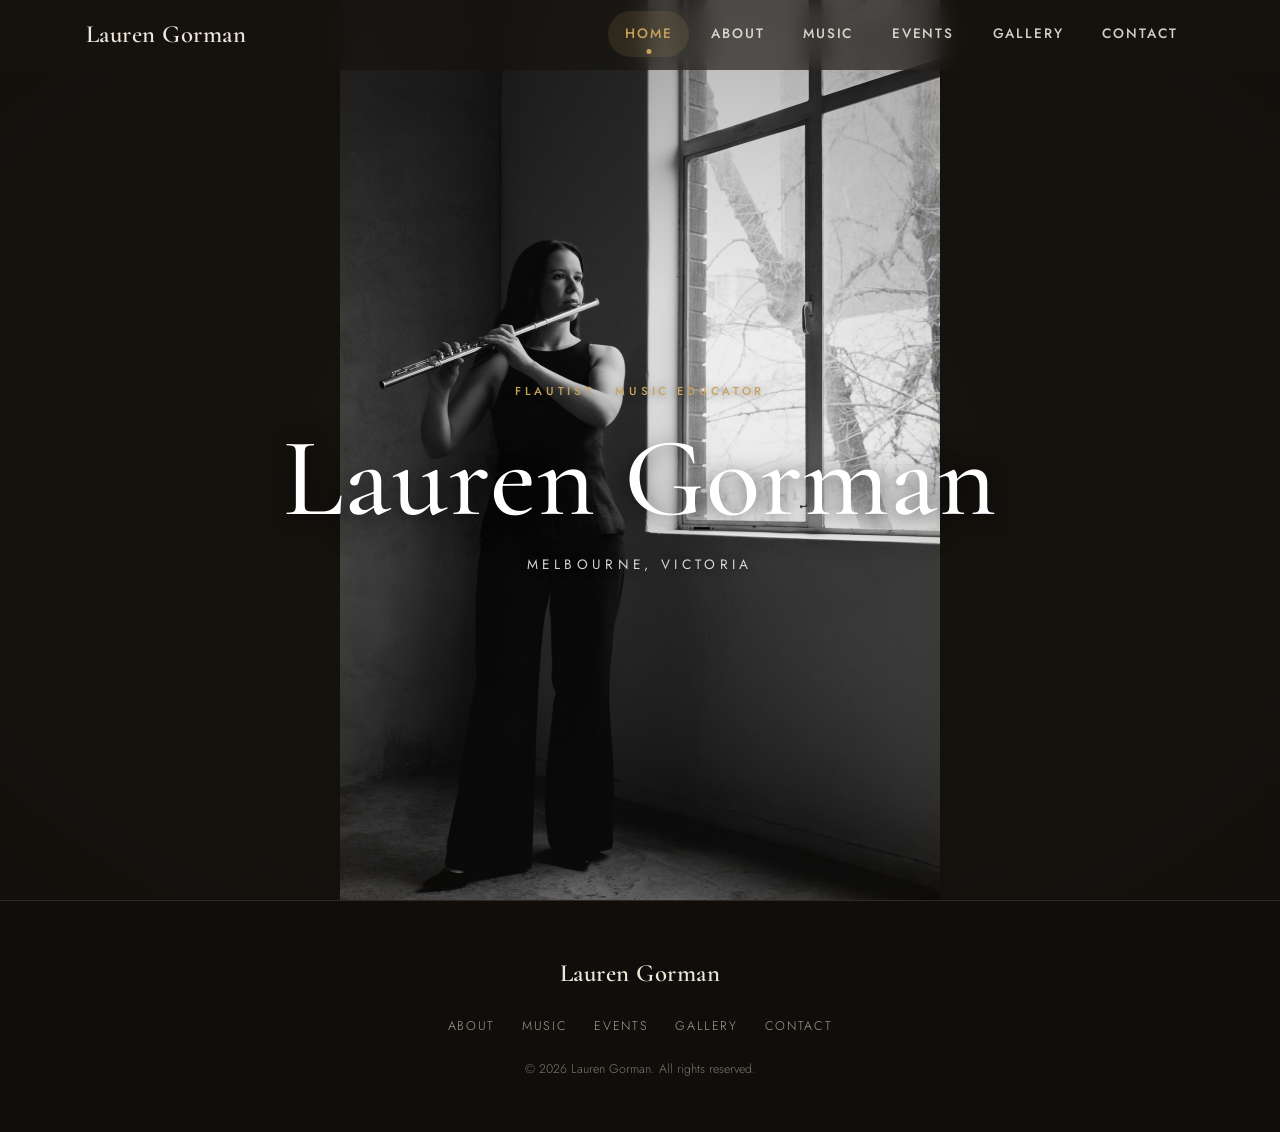
==== index.html @ c0625db1 "Lighten hero scrim so the cover photo shows more clearly Also drop "Professional" from the hero eyeb" ====
<!DOCTYPE html>
<html lang="en">
<head>
  <meta charset="UTF-8" />
  <meta name="viewport" content="width=device-width, initial-scale=1.0" />
  <title>Lauren Gorman · Professional Flautist &amp; Music Educator</title>
  <meta name="description" content="Lauren Gorman — professional flautist and music educator based in Melbourne. Performances with Orchestra Victoria, private flute lessons, music and upcoming events." />

  <meta property="og:title" content="Lauren Gorman · Professional Flautist" />
  <meta property="og:description" content="Professional flautist and music educator based in Melbourne. Listen, see upcoming events, and get in touch." />
  <meta property="og:type" content="website" />
  <meta property="og:image" content="assets/img/cover.jpg" />

  <link rel="icon" href="data:image/svg+xml,%3Csvg xmlns='http://www.w3.org/2000/svg' viewBox='0 0 100 100'%3E%3Ctext y='.9em' font-size='90'%3E%F0%9F%8E%B5%3C/text%3E%3C/svg%3E" />

  <link rel="preconnect" href="https://fonts.googleapis.com" />
  <link rel="preconnect" href="https://fonts.gstatic.com" crossorigin />
  <link href="https://fonts.googleapis.com/css2?family=Cormorant+Garamond:ital,wght@0,400;0,500;0,600;1,400&family=Jost:wght@300;400;500&display=swap" rel="stylesheet" />

  <link rel="stylesheet" href="assets/css/style.css" />
</head>
<body class="home">

  <!-- ===== HEADER ===== -->
  <header class="site-header" id="site-header">
    <div class="container header-inner">
      <a href="index.html" class="brand">Lauren&nbsp;Gorman</a>
      <nav class="nav" id="primary-nav" aria-label="Primary">
        <a href="index.html" class="active">Home</a>
        <a href="about.html">About</a>
        <a href="music.html">Music</a>
        <a href="events.html">Events</a>
        <a href="gallery.html">Gallery</a>
        <a href="contact.html">Contact</a>
      </nav>
      <button class="nav-toggle" id="nav-toggle" aria-label="Open menu" aria-expanded="false" aria-controls="primary-nav">
        <span></span><span></span><span></span>
      </button>
    </div>
  </header>

  <!-- ===== HERO ===== -->
  <section class="hero" id="home">
    <img class="hero-image" src="assets/img/cover.jpg" alt="Lauren Gorman with her flute" />
    <div class="hero-content">
      <p class="eyebrow">Flautist · Music Educator</p>
      <h1>Lauren Gorman</h1>
      <p class="hero-sub">Melbourne, Victoria</p>
    </div>
  </section>

  <!-- ===== FOOTER ===== -->
  <footer class="site-footer">
    <div class="container footer-inner">
      <span class="brand">Lauren Gorman</span>
      <nav class="footer-nav" aria-label="Footer">
        <a href="about.html">About</a>
        <a href="music.html">Music</a>
        <a href="events.html">Events</a>
        <a href="gallery.html">Gallery</a>
        <a href="contact.html">Contact</a>
      </nav>
      <p class="copyright">© <span id="year"></span> Lauren Gorman. All rights reserved.</p>
    </div>
  </footer>

  <script src="assets/js/main.js"></script>
</body>
</html>
---- assets/css/style.css ----
/* =========================================================
   Lauren Gorman — Flautist
   One-page · Dark Charcoal & Gold
   ========================================================= */

:root {
  /* Palette */
  --bg:         #16130f;   /* near-black charcoal        */
  --bg-alt:     #1c1813;   /* alternating section        */
  --surface:    #211c16;   /* cards / inputs / raised    */
  --surface-2:  #2b251d;   /* hover / stronger raised    */
  --text:       #ece6db;   /* warm off-white             */
  --text-2:     #d4cbb8;
  --muted:      #a89f90;
  --line:       rgba(236, 230, 219, 0.13);
  --line-2:     rgba(236, 230, 219, 0.22);
  --accent:     #c9a35e;   /* antique gold               */
  --accent-dk:  #b08842;
  --white:      #ffffff;

  /* Fonts */
  --serif: "Cormorant Garamond", Georgia, "Times New Roman", serif;
  --sans:  "Jost", -apple-system, BlinkMacSystemFont, "Segoe UI", sans-serif;

  /* Layout */
  --maxw: 1160px;
  --radius: 4px;
  --radius-lg: 10px;
  --shadow-sm: 0 2px 10px rgba(0, 0, 0, 0.25);
  --shadow: 0 24px 60px rgba(0, 0, 0, 0.45);
  --header-h: 74px;

  /* Motion */
  --ease: cubic-bezier(0.22, 0.61, 0.36, 1);
  --ease-out: cubic-bezier(0.16, 1, 0.3, 1);
  --dur: 0.4s;
}

/* ---------- Base ---------- */
*, *::before, *::after { box-sizing: border-box; }

html { scroll-behavior: smooth; scroll-padding-top: var(--header-h); }

body {
  margin: 0;
  font-family: var(--sans);
  font-weight: 300;
  color: var(--text);
  background: var(--bg);
  line-height: 1.75;
  -webkit-font-smoothing: antialiased;
  text-rendering: optimizeLegibility;
}

img { max-width: 100%; display: block; }
a { color: inherit; text-decoration: none; }

h1, h2, h3, h4 {
  font-family: var(--serif);
  font-weight: 500;
  line-height: 1.12;
  letter-spacing: 0.01em;
  color: var(--text);
  margin: 0;
}
p { margin: 0 0 1rem; }
p:last-child { margin-bottom: 0; }

.container {
  width: 100%;
  max-width: var(--maxw);
  margin: 0 auto;
  padding: 0 1.6rem;
}

.eyebrow {
  font-family: var(--sans);
  font-weight: 500;
  text-transform: uppercase;
  letter-spacing: 0.32em;
  font-size: 0.72rem;
  color: var(--accent);
  margin: 0 0 1rem;
}

em { color: var(--text); font-style: italic; }

/* ---------- Buttons ---------- */
.btn {
  display: inline-block;
  font-family: var(--sans);
  font-weight: 400;
  font-size: 0.8rem;
  letter-spacing: 0.18em;
  text-transform: uppercase;
  padding: 0.9rem 1.7rem;
  border-radius: var(--radius);
  cursor: pointer;
  transition: transform var(--dur) var(--ease-out),
              background var(--dur) var(--ease),
              border-color var(--dur) var(--ease),
              color var(--dur) var(--ease);
  border: 1px solid transparent;
  white-space: nowrap;
}
.btn:active { transform: translateY(1px); }

.btn-primary {
  background: var(--accent);
  color: #1a1610;
  border-color: var(--accent);
}
.btn-primary:hover { background: var(--accent-dk); border-color: var(--accent-dk); }

.btn-ghost {
  background: transparent;
  color: var(--text);
  border-color: var(--line-2);
}
.btn-ghost:hover { border-color: var(--accent); color: var(--accent); }

.btn-sm { padding: 0.6rem 1.15rem; font-size: 0.72rem; }
.btn-block { width: 100%; text-align: center; }

.text-link {
  color: var(--accent);
  font-size: 0.95rem;
  letter-spacing: 0.04em;
  border-bottom: 1px solid transparent;
  transition: border-color var(--dur) var(--ease);
}
.text-link:hover { border-color: var(--accent); }

/* ---------- Header / Nav ---------- */
.site-header {
  position: fixed;
  top: 0; left: 0; right: 0;
  z-index: 50;
  padding: 0.7rem 0;
  background: rgba(22, 19, 15, 0.65);
  backdrop-filter: saturate(140%) blur(12px);
  -webkit-backdrop-filter: saturate(140%) blur(12px);
  border-bottom: 1px solid transparent;
  transition: background var(--dur) var(--ease), border-color var(--dur) var(--ease);
}
.site-header.scrolled {
  background: rgba(22, 19, 15, 0.88);
  border-bottom-color: var(--line);
}
.header-inner {
  display: flex;
  align-items: center;
  justify-content: space-between;
}
.brand {
  font-family: var(--serif);
  font-size: 1.55rem;
  font-weight: 600;
  letter-spacing: 0.02em;
  color: var(--text);
}
.nav { display: flex; gap: 0.3rem; }
.nav a {
  font-family: var(--sans);
  font-size: 0.85rem;
  font-weight: 500;
  letter-spacing: 0.14em;
  text-transform: uppercase;
  color: var(--text);
  padding: 0.7rem 1.05rem;
  border-radius: 999px;
  position: relative;
  opacity: 0.9;
  transition: color var(--dur) var(--ease),
              background var(--dur) var(--ease),
              opacity var(--dur) var(--ease),
              transform var(--dur) var(--ease-out);
}
.nav a:hover {
  color: var(--accent);
  background: rgba(201, 163, 94, 0.10);
  opacity: 1;
  transform: translateY(-1px);
}
.nav a.active {
  color: var(--accent);
  opacity: 1;
  background: rgba(201, 163, 94, 0.12);
}
.nav a.active::before {
  content: "";
  position: absolute;
  left: 50%;
  bottom: 3px;
  transform: translateX(-50%);
  width: 5px; height: 5px;
  border-radius: 50%;
  background: var(--accent);
}

.nav-toggle {
  display: none;
  flex-direction: column;
  gap: 5px;
  background: none;
  border: 0;
  cursor: pointer;
  padding: 8px;
  z-index: 60;
}
.nav-toggle span {
  width: 22px; height: 2px;
  background: var(--text);
  border-radius: 2px;
  transition: transform var(--dur) var(--ease), opacity var(--dur) var(--ease);
}
.nav-toggle.open span:nth-child(1) { transform: translateY(7px) rotate(45deg); }
.nav-toggle.open span:nth-child(2) { opacity: 0; }
.nav-toggle.open span:nth-child(3) { transform: translateY(-7px) rotate(-45deg); }

/* ---------- Hero: full-bleed blurred cover with name overlay ---------- */
.hero {
  position: relative;
  min-height: 100vh;
  min-height: 100svh;
  overflow: hidden;
  display: flex;
  align-items: center;
  justify-content: center;
  color: var(--text);
  text-align: center;
  background: var(--bg);
}
.hero-image {
  position: absolute;
  inset: 0;
  width: 100%;
  height: 100%;
  object-fit: contain;       /* show the whole photo, no cropping */
  object-position: center;
  background: var(--bg);     /* dark flanks on the sides */
  z-index: 0;
}
.hero::after {
  content: "";
  position: absolute;
  inset: 0;
  z-index: 1;
  /* Much lighter treatment: soft vignette on the edges, near-transparent in the middle */
  background: radial-gradient(ellipse at center, rgba(15,12,9,0.05) 25%, rgba(15,12,9,0.45) 100%);
}
.hero-content {
  position: relative;
  z-index: 2;
  padding: calc(var(--header-h) + 1rem) 1.6rem 2rem;
  max-width: 900px;
}
.hero .eyebrow {
  color: var(--accent);
  margin-bottom: 1.3rem;
}
.hero h1 {
  font-family: var(--serif);
  font-size: clamp(3.4rem, 9vw, 7rem);
  line-height: 1.02;
  color: #fff;
  margin: 0 0 1rem;
  letter-spacing: 0.01em;
  text-shadow: 0 2px 18px rgba(0, 0, 0, 0.55), 0 6px 40px rgba(0, 0, 0, 0.35);
}
.hero .eyebrow { text-shadow: 0 1px 8px rgba(0, 0, 0, 0.5); }
.hero .hero-sub { text-shadow: 0 1px 8px rgba(0, 0, 0, 0.5); }
.hero .hero-sub {
  font-family: var(--sans);
  font-weight: 400;
  font-size: 0.85rem;
  letter-spacing: 0.32em;
  text-transform: uppercase;
  color: rgba(255, 255, 255, 0.82);
  margin: 1.1rem 0 0;
}

/* ---------- Page header (inner pages) ---------- */
.page-header {
  padding: calc(var(--header-h) + 4.5rem) 0 3.2rem;
  text-align: center;
  border-bottom: 1px solid var(--line);
}
.page-header .eyebrow { margin-bottom: 0.9rem; }
.page-header h1 {
  font-size: clamp(2.6rem, 5.5vw, 4rem);
  margin: 0;
}
.page-header .sub {
  color: var(--muted);
  margin: 1rem auto 0;
  font-size: 1.05rem;
  max-width: 620px;
  line-height: 1.7;
}

/* ---------- Sections ---------- */
.section {
  padding: 5.5rem 0;
  position: relative;
}
.section-alt { background: var(--bg-alt); }

.section-head {
  text-align: center;
  max-width: 680px;
  margin: 0 auto 3.5rem;
}
.section-head h2 {
  font-size: clamp(2.2rem, 4.5vw, 3.1rem);
}
.section-sub {
  color: var(--muted);
  margin-top: 0.9rem;
  font-size: 1.08rem;
  line-height: 1.7;
}

/* ---------- About ---------- */
.about-grid {
  display: grid;
  grid-template-columns: 1fr 0.85fr;
  gap: 3.5rem;
  align-items: center;
}
.about-portrait img {
  width: 100%;
  border-radius: var(--radius-lg);
  box-shadow: var(--shadow);
  aspect-ratio: 3 / 4;
  object-fit: cover;
}
.about-body h2 { font-size: clamp(2rem, 4vw, 2.6rem); margin-bottom: 1.3rem; }
.about-body p { font-size: 1.12rem; color: var(--text-2); }
.about-body p + p { margin-top: 1.1rem; }

.lessons {
  margin-top: 4.5rem;
  background: var(--surface);
  border: 1px solid var(--line);
  border-radius: var(--radius-lg);
  padding: 3rem;
}
.lessons-grid {
  display: grid;
  grid-template-columns: 1.3fr 1fr;
  gap: 2.75rem;
  align-items: center;
}
.lessons h3 { font-size: 2rem; margin-bottom: 0.75rem; }
.tick-list { list-style: none; padding: 0; margin: 0; }
.tick-list li {
  position: relative;
  padding-left: 1.7rem;
  margin-bottom: 0.7rem;
  color: var(--muted);
}
.tick-list li::before {
  content: "";
  position: absolute;
  left: 0; top: 0.7em;
  width: 7px; height: 7px;
  background: var(--accent);
  border-radius: 50%;
}

/* ---------- Music ---------- */
.music-grid {
  display: grid;
  grid-template-columns: 1fr 1fr;
  gap: 1.6rem;
  max-width: 940px;
  margin: 0 auto;
}
.music-item {
  background: var(--surface);
  border: 1px solid var(--line);
  border-radius: var(--radius);
  padding: 0.7rem;
  transition: transform var(--dur) var(--ease-out), box-shadow var(--dur) var(--ease);
}
.music-item:hover { transform: translateY(-3px); box-shadow: var(--shadow-sm); }
.music-item iframe { display: block; border-radius: 2px; }
.center-link { text-align: center; margin-top: 2.4rem; }

/* ---------- Events ---------- */
.event-list { list-style: none; margin: 0 auto; padding: 0; max-width: 840px; }
.event {
  display: grid;
  grid-template-columns: auto 1fr;
  gap: 2rem;
  align-items: center;
  padding: 1.8rem 0;
  border-bottom: 1px solid var(--line);
  transition: background var(--dur) var(--ease);
}
.event:first-child { border-top: 1px solid var(--line); }
.event:hover { background: rgba(201, 163, 94, 0.05); }
.event-date {
  display: flex;
  flex-direction: column;
  align-items: center;
  justify-content: center;
  width: 78px; height: 78px;
  border: 1px solid var(--accent);
  border-radius: var(--radius);
  color: var(--accent);
  background: var(--surface);
  flex-shrink: 0;
}
.event-date .day { font-family: var(--serif); font-size: 1.9rem; line-height: 1; font-weight: 500; }
.event-date .mon { text-transform: uppercase; letter-spacing: 0.15em; font-size: 0.68rem; margin-top: 2px; }
.event-info h3 { font-size: 1.5rem; margin-bottom: 0.35rem; }
.event-meta {
  color: var(--accent);
  font-size: 0.82rem;
  letter-spacing: 0.07em;
  margin-bottom: 0.5rem;
}
.event-info p:last-child { color: var(--muted); font-size: 0.98rem; }

/* ---------- Gallery ---------- */
.gallery-grid {
  display: grid;
  grid-template-columns: repeat(3, 1fr);
  gap: 1.15rem;
}
.gallery-item {
  margin: 0;
  aspect-ratio: 1 / 1;
  overflow: hidden;
  border-radius: var(--radius);
  background: var(--surface);
  position: relative;
  cursor: zoom-in;
}
.gallery-item img {
  width: 100%; height: 100%;
  object-fit: cover;
  transition: transform 0.9s var(--ease-out), filter var(--dur) var(--ease);
  filter: grayscale(0.06);
}
.gallery-item::after {
  content: "";
  position: absolute;
  inset: 0;
  background: linear-gradient(180deg, rgba(0,0,0,0) 60%, rgba(0,0,0,0.4) 100%);
  opacity: 0;
  transition: opacity var(--dur) var(--ease);
}
.gallery-item:hover img { transform: scale(1.06); filter: none; }
.gallery-item:hover::after { opacity: 1; }

/* ---------- Contact ---------- */
.contact-grid {
  display: grid;
  grid-template-columns: 1fr 1fr;
  gap: 3.5rem;
  align-items: start;
}
.contact-details { list-style: none; padding: 0; margin: 0 0 1.8rem; }
.contact-details li {
  padding: 1rem 0;
  border-bottom: 1px solid var(--line);
  display: flex;
  flex-direction: column;
}
.contact-details .label {
  font-size: 0.7rem;
  text-transform: uppercase;
  letter-spacing: 0.22em;
  color: var(--accent);
  margin-bottom: 0.25rem;
  font-weight: 500;
}
.contact-details a { transition: color var(--dur) var(--ease); }
.contact-details a:hover { color: var(--accent); }

.social { display: flex; gap: 0.85rem; margin: 1.8rem 0 2.6rem; }
.social a {
  width: 44px; height: 44px;
  display: flex; align-items: center; justify-content: center;
  border: 1px solid var(--line-2);
  border-radius: 50%;
  color: var(--text);
  background: var(--surface);
  transition: color var(--dur) var(--ease),
              border-color var(--dur) var(--ease),
              transform var(--dur) var(--ease-out),
              background var(--dur) var(--ease);
}
.social a:hover {
  border-color: var(--accent);
  color: var(--accent);
  transform: translateY(-3px);
  background: var(--surface-2);
}

.subscribe h3 { font-size: 1.6rem; margin-bottom: 0.4rem; }
.subscribe p { color: var(--muted); margin-bottom: 1rem; }
.subscribe-form { display: flex; gap: 0.6rem; flex-wrap: wrap; }
.subscribe-form input { flex: 1 1 200px; }

/* Forms */
input, textarea {
  width: 100%;
  font-family: var(--sans);
  font-size: 1rem;
  font-weight: 300;
  color: var(--text);
  background: var(--surface);
  border: 1px solid var(--line-2);
  border-radius: var(--radius);
  padding: 0.9rem 1rem;
  transition: border-color var(--dur) var(--ease),
              background var(--dur) var(--ease),
              box-shadow var(--dur) var(--ease);
}
input::placeholder, textarea::placeholder { color: #7e776c; }
input:focus, textarea:focus {
  outline: none;
  border-color: var(--accent);
  background: var(--surface-2);
  box-shadow: 0 0 0 3px rgba(201,163,94,0.15);
}
textarea { resize: vertical; }

.contact-form label { display: block; margin-bottom: 1.2rem; }
.contact-form label span {
  display: block;
  font-size: 0.72rem;
  text-transform: uppercase;
  letter-spacing: 0.18em;
  color: var(--muted);
  margin-bottom: 0.45rem;
  font-weight: 500;
}

/* ---------- Footer ---------- */
.site-footer {
  background: #100d0a;
  border-top: 1px solid var(--line);
  padding: 3.2rem 0;
}
.footer-inner {
  display: flex;
  flex-direction: column;
  align-items: center;
  gap: 1.3rem;
  text-align: center;
}
.site-footer .brand { color: var(--text); }
.footer-nav { display: flex; gap: 1.7rem; flex-wrap: wrap; justify-content: center; }
.footer-nav a {
  font-size: 0.78rem;
  letter-spacing: 0.13em;
  text-transform: uppercase;
  color: var(--muted);
  transition: color var(--dur) var(--ease);
}
.footer-nav a:hover { color: var(--accent); }
.copyright { font-size: 0.78rem; color: #7e776c; margin: 0; }

/* ---------- Lightbox ---------- */
.lightbox {
  position: fixed;
  inset: 0;
  background: rgba(8, 6, 4, 0.94);
  backdrop-filter: blur(6px);
  -webkit-backdrop-filter: blur(6px);
  display: flex;
  align-items: center;
  justify-content: center;
  z-index: 100;
  padding: 2rem;
  opacity: 0;
  pointer-events: none;
  transition: opacity 0.45s var(--ease);
}
.lightbox.open {
  opacity: 1;
  pointer-events: auto;
}
.lightbox img {
  max-width: 92vw;
  max-height: 88vh;
  border-radius: var(--radius);
  box-shadow: 0 30px 60px rgba(0, 0, 0, 0.6);
  transform: scale(0.96);
  transition: transform 0.45s var(--ease-out);
}
.lightbox.open img { transform: scale(1); }
.lightbox-close {
  position: absolute;
  top: 1.2rem; right: 1.6rem;
  background: none;
  border: 0;
  color: rgba(255,255,255,0.8);
  font-size: 2.4rem;
  line-height: 1;
  cursor: pointer;
  transition: color var(--dur) var(--ease), transform var(--dur) var(--ease-out);
}
.lightbox-close:hover { color: var(--accent); transform: rotate(90deg); }

/* ---------- Scroll reveal + staggered ---------- */
.reveal {
  opacity: 0;
  transform: translateY(24px);
  transition: opacity 0.9s var(--ease-out), transform 0.9s var(--ease-out);
}
.reveal.in-view { opacity: 1; transform: none; }

.reveal-stagger > * {
  opacity: 0;
  transform: translateY(24px);
  transition: opacity 0.75s var(--ease-out), transform 0.75s var(--ease-out);
}
.reveal-stagger.in-view > * { opacity: 1; transform: none; }
.reveal-stagger.in-view > *:nth-child(1) { transition-delay: 0.05s; }
.reveal-stagger.in-view > *:nth-child(2) { transition-delay: 0.14s; }
.reveal-stagger.in-view > *:nth-child(3) { transition-delay: 0.23s; }
.reveal-stagger.in-view > *:nth-child(4) { transition-delay: 0.32s; }
.reveal-stagger.in-view > *:nth-child(5) { transition-delay: 0.41s; }
.reveal-stagger.in-view > *:nth-child(6) { transition-delay: 0.50s; }

::selection { background: rgba(201, 163, 94, 0.28); color: var(--text); }

/* =========================================================
   Responsive
   ========================================================= */
@media (max-width: 900px) {
  /* Hero: object-position stays centered when using contain */

  .about-grid,
  .lessons-grid,
  .music-grid,
  .contact-grid { grid-template-columns: 1fr; gap: 2.4rem; }

  .about-portrait { max-width: 400px; margin: 0 auto; }
  .lessons { padding: 2.5rem 2rem; margin-top: 3.5rem; }
  .gallery-grid { grid-template-columns: repeat(2, 1fr); gap: 1rem; }

  /* Mobile slide-in nav */
  .nav {
    position: fixed;
    top: 0; right: 0;
    height: 100vh; height: 100svh;
    width: min(80vw, 320px);
    background: var(--surface);
    box-shadow: -14px 0 40px rgba(0, 0, 0, 0.5);
    flex-direction: column;
    gap: 1.6rem;
    padding: 6rem 2rem 2rem;
    transform: translateX(100%);
    transition: transform 0.4s var(--ease-out);
  }
  .nav.open { transform: translateX(0); }
  .nav a { font-size: 1rem; opacity: 1; }
  .nav-toggle { display: flex; }

  /* Header always solid on mobile */
  .site-header { background: rgba(22, 19, 15, 0.9); border-bottom-color: var(--line); }
}

@media (max-width: 560px) {
  .section { padding: 4.5rem 0; }
  .container { padding: 0 1.3rem; }
  .lessons { padding: 2rem 1.5rem; }

  .event { gap: 1.2rem; padding: 1.5rem 0; }
  .event-date { width: 64px; height: 64px; }
  .event-date .day { font-size: 1.55rem; }
  .event-info h3 { font-size: 1.28rem; }
  .event-meta { font-size: 0.74rem; }
  .event-info p:last-child { font-size: 0.92rem; }

  .gallery-grid { grid-template-columns: 1fr 1fr; gap: 0.7rem; }

  .subscribe-form { flex-direction: column; }
  .subscribe-form input { flex: 0 0 auto; width: 100%; }
  .subscribe-form .btn { width: 100%; }

  /* Hero mobile */
  .hero .eyebrow { font-size: 0.64rem; letter-spacing: 0.24em; margin-bottom: 0.7rem; }
  .hero h1 { font-size: clamp(2.8rem, 12vw, 3.6rem); line-height: 1.06; }
  .hero .hero-sub { font-size: 0.7rem; letter-spacing: 0.24em; margin-top: 0.9rem; }

  /* Page header mobile */
  .page-header { padding: calc(var(--header-h) + 2.4rem) 0 2.2rem; }
  .page-header .sub { font-size: 0.98rem; }
}

/* Reduced motion */
@media (prefers-reduced-motion: reduce) {
  html { scroll-behavior: auto; }
  .reveal, .reveal-stagger > * {
    opacity: 1; transform: none; transition: none;
  }
  * { transition: none !important; animation: none !important; }
}
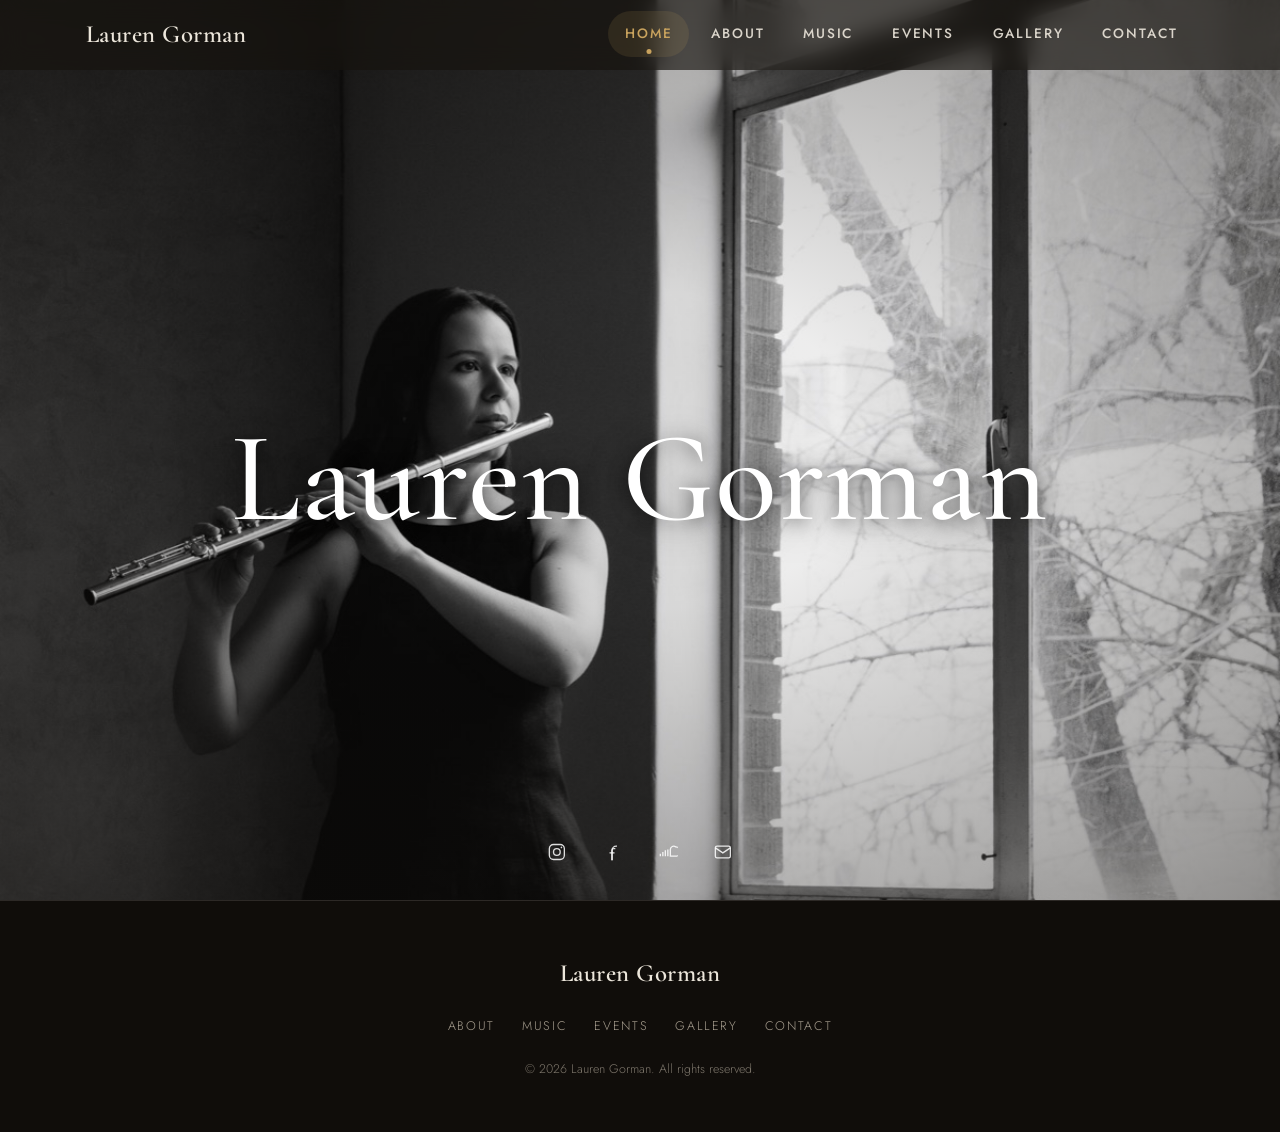
==== commit f6d3ca83: "Strip hero to just the name, add social icon row at the bottom Inspired by the Cassie Slater referen" ====
--- a/index.html
+++ b/index.html
@@ -43,9 +43,22 @@
   <section class="hero" id="home">
     <img class="hero-image" src="assets/img/cover.jpg" alt="Lauren Gorman with her flute" />
     <div class="hero-content">
-      <p class="eyebrow">Flautist · Music Educator</p>
       <h1>Lauren Gorman</h1>
-      <p class="hero-sub">Melbourne, Victoria</p>
+    </div>
+    <div class="hero-social" aria-label="Social links">
+      <!-- TODO: replace # with real profile links -->
+      <a href="#" aria-label="Instagram" target="_blank" rel="noopener">
+        <svg viewBox="0 0 24 24" width="20" height="20" fill="none" stroke="currentColor" stroke-width="1.6"><rect x="3" y="3" width="18" height="18" rx="5"/><circle cx="12" cy="12" r="4"/><circle cx="17.5" cy="6.5" r="1" fill="currentColor" stroke="none"/></svg>
+      </a>
+      <a href="#" aria-label="Facebook" target="_blank" rel="noopener">
+        <svg viewBox="0 0 24 24" width="20" height="20" fill="none" stroke="currentColor" stroke-width="1.6"><path d="M15 8h-2a2 2 0 0 0-2 2v12"/><path d="M8 13h6"/><path d="M11 22V10a5 5 0 0 1 5-5h1"/></svg>
+      </a>
+      <a href="https://soundcloud.com/lauren-gorman" aria-label="SoundCloud" target="_blank" rel="noopener">
+        <svg viewBox="0 0 24 24" width="20" height="20" fill="none" stroke="currentColor" stroke-width="1.6"><path d="M3 14v3M6 12v5M9 10v7M12 9v8"/><path d="M15 17V9a4 4 0 0 1 6.5-3.1A3 3 0 0 1 21 17z"/></svg>
+      </a>
+      <a href="mailto:Contact@laurengorman.com" aria-label="Email">
+        <svg viewBox="0 0 24 24" width="20" height="20" fill="none" stroke="currentColor" stroke-width="1.6"><rect x="3" y="5" width="18" height="14" rx="2"/><path d="m3 7 9 6 9-6"/></svg>
+      </a>
     </div>
   </section>
 
--- a/assets/css/style.css
+++ b/assets/css/style.css
@@ -236,9 +236,9 @@
   inset: 0;
   width: 100%;
   height: 100%;
-  object-fit: contain;       /* show the whole photo, no cropping */
-  object-position: center;
-  background: var(--bg);     /* dark flanks on the sides */
+  object-fit: cover;         /* desktop: fill the whole page, crop as needed */
+  object-position: 50% 22%;
+  background: var(--bg);
   z-index: 0;
 }
 .hero::after {
@@ -261,15 +261,34 @@
 }
 .hero h1 {
   font-family: var(--serif);
-  font-size: clamp(3.4rem, 9vw, 7rem);
+  font-size: clamp(3.6rem, 10vw, 8rem);
   line-height: 1.02;
   color: #fff;
-  margin: 0 0 1rem;
+  margin: 0;
   letter-spacing: 0.01em;
   text-shadow: 0 2px 18px rgba(0, 0, 0, 0.55), 0 6px 40px rgba(0, 0, 0, 0.35);
 }
-.hero .eyebrow { text-shadow: 0 1px 8px rgba(0, 0, 0, 0.5); }
-.hero .hero-sub { text-shadow: 0 1px 8px rgba(0, 0, 0, 0.5); }
+
+/* Social icon row at the bottom of the hero */
+.hero-social {
+  position: absolute;
+  bottom: 2rem;
+  left: 50%;
+  transform: translateX(-50%);
+  z-index: 2;
+  display: flex;
+  gap: 1.4rem;
+}
+.hero-social a {
+  color: rgba(255, 255, 255, 0.85);
+  transition: color var(--dur) var(--ease), transform var(--dur) var(--ease-out);
+  display: inline-flex;
+  padding: 0.4rem;
+}
+.hero-social a:hover {
+  color: var(--accent);
+  transform: translateY(-3px);
+}
 .hero .hero-sub {
   font-family: var(--sans);
   font-weight: 400;
@@ -635,7 +654,8 @@
    Responsive
    ========================================================= */
 @media (max-width: 900px) {
-  /* Hero: object-position stays centered when using contain */
+  /* Hero on mobile: show the whole photo (no cropping) */
+  .hero-image { object-fit: contain; object-position: center; }
 
   .about-grid,
   .lessons-grid,
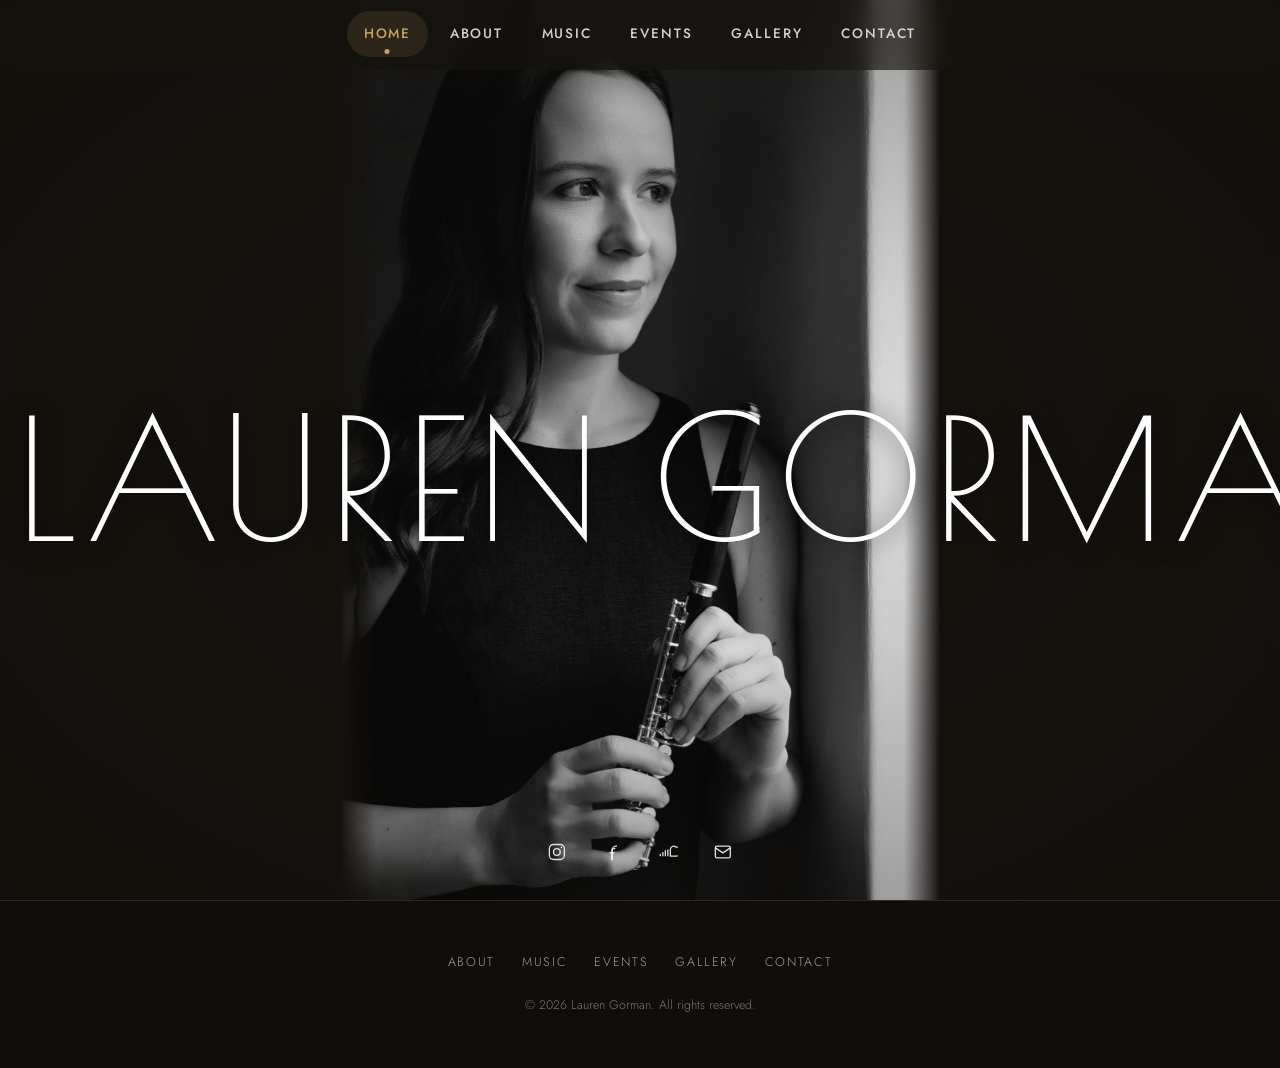
==== commit 63481fd2: "Cassie-style hero: gallery-2 photo, thin geometric name, centered nav - Swap the hero image from cov" ====
--- a/index.html
+++ b/index.html
@@ -15,7 +15,7 @@
 
   <link rel="preconnect" href="https://fonts.googleapis.com" />
   <link rel="preconnect" href="https://fonts.gstatic.com" crossorigin />
-  <link href="https://fonts.googleapis.com/css2?family=Cormorant+Garamond:ital,wght@0,400;0,500;0,600;1,400&family=Jost:wght@300;400;500&display=swap" rel="stylesheet" />
+  <link href="https://fonts.googleapis.com/css2?family=Cormorant+Garamond:ital,wght@0,400;0,500;0,600;1,400&family=Jost:wght@300;400;500&family=Poiret+One&display=swap" rel="stylesheet" />
 
   <link rel="stylesheet" href="assets/css/style.css" />
 </head>
@@ -41,7 +41,7 @@
 
   <!-- ===== HERO ===== -->
   <section class="hero" id="home">
-    <img class="hero-image" src="assets/img/cover.jpg" alt="Lauren Gorman with her flute" />
+    <img class="hero-image" src="assets/img/gallery-2.jpg" alt="Lauren Gorman holding the piccolo" />
     <div class="hero-content">
       <h1>Lauren Gorman</h1>
     </div>
--- a/assets/css/style.css
+++ b/assets/css/style.css
@@ -150,14 +150,13 @@
 .header-inner {
   display: flex;
   align-items: center;
-  justify-content: space-between;
+  justify-content: center;   /* Cassie-style centered nav */
+  position: relative;
 }
 .brand {
-  font-family: var(--serif);
-  font-size: 1.55rem;
-  font-weight: 600;
-  letter-spacing: 0.02em;
-  color: var(--text);
+  /* Hidden — the huge hero name is the wordmark on Home;
+     inner pages use the nav "Home" to go back. */
+  display: none;
 }
 .nav { display: flex; gap: 0.3rem; }
 .nav a {
@@ -200,6 +199,10 @@
 
 .nav-toggle {
   display: none;
+  position: absolute;
+  right: 1.6rem;
+  top: 50%;
+  transform: translateY(-50%);
   flex-direction: column;
   gap: 5px;
   background: none;
@@ -231,42 +234,52 @@
   text-align: center;
   background: var(--bg);
 }
+/* Hero uses gallery-2 (dark plain backdrop) so it sits on the page's
+   dark background seamlessly — no blur trick needed. */
 .hero-image {
   position: absolute;
-  inset: 0;
-  width: 100%;
+  top: 50%;
+  left: 50%;
+  transform: translate(-50%, -50%);
   height: 100%;
-  object-fit: cover;         /* desktop: fill the whole page, crop as needed */
-  object-position: 50% 22%;
-  background: var(--bg);
-  z-index: 0;
+  width: auto;
+  max-width: 100%;
+  max-height: 100%;
+  z-index: 1;
+  /* Feather the left/right edges to be safe against any subtle tonal shift */
+  -webkit-mask-image: linear-gradient(to right, transparent 0%, #000 6%, #000 94%, transparent 100%);
+          mask-image: linear-gradient(to right, transparent 0%, #000 6%, #000 94%, transparent 100%);
 }
 .hero::after {
   content: "";
   position: absolute;
   inset: 0;
-  z-index: 1;
-  /* Much lighter treatment: soft vignette on the edges, near-transparent in the middle */
+  z-index: 2;
+  /* Soft vignette on the edges, near-transparent in the middle */
   background: radial-gradient(ellipse at center, rgba(15,12,9,0.05) 25%, rgba(15,12,9,0.45) 100%);
 }
 .hero-content {
   position: relative;
-  z-index: 2;
-  padding: calc(var(--header-h) + 1rem) 1.6rem 2rem;
-  max-width: 900px;
+  z-index: 3;
+  padding: calc(var(--header-h) + 1rem) 1rem 2rem;
+  max-width: none;    /* let the giant name span the viewport */
+  width: 100%;
 }
 .hero .eyebrow {
   color: var(--accent);
   margin-bottom: 1.3rem;
 }
 .hero h1 {
-  font-family: var(--serif);
-  font-size: clamp(3.6rem, 10vw, 8rem);
-  line-height: 1.02;
+  font-family: "Poiret One", "Josefin Sans", sans-serif;
+  font-weight: 400;
+  font-size: clamp(2.6rem, 13vw, 12rem);
+  line-height: 1;
   color: #fff;
   margin: 0;
-  letter-spacing: 0.01em;
-  text-shadow: 0 2px 18px rgba(0, 0, 0, 0.55), 0 6px 40px rgba(0, 0, 0, 0.35);
+  letter-spacing: 0.05em;
+  text-transform: uppercase;
+  text-shadow: 0 2px 24px rgba(0, 0, 0, 0.65);
+  white-space: nowrap;
 }
 
 /* Social icon row at the bottom of the hero */
@@ -275,7 +288,7 @@
   bottom: 2rem;
   left: 50%;
   transform: translateX(-50%);
-  z-index: 2;
+  z-index: 3;
   display: flex;
   gap: 1.4rem;
 }
@@ -654,8 +667,11 @@
    Responsive
    ========================================================= */
 @media (max-width: 900px) {
-  /* Hero on mobile: show the whole photo (no cropping) */
-  .hero-image { object-fit: contain; object-position: center; }
+  /* Hero on mobile: image fills the width, so feather the top/bottom edges instead */
+  .hero-image {
+    -webkit-mask-image: linear-gradient(to bottom, transparent 0%, #000 8%, #000 92%, transparent 100%);
+            mask-image: linear-gradient(to bottom, transparent 0%, #000 8%, #000 92%, transparent 100%);
+  }
 
   .about-grid,
   .lessons-grid,
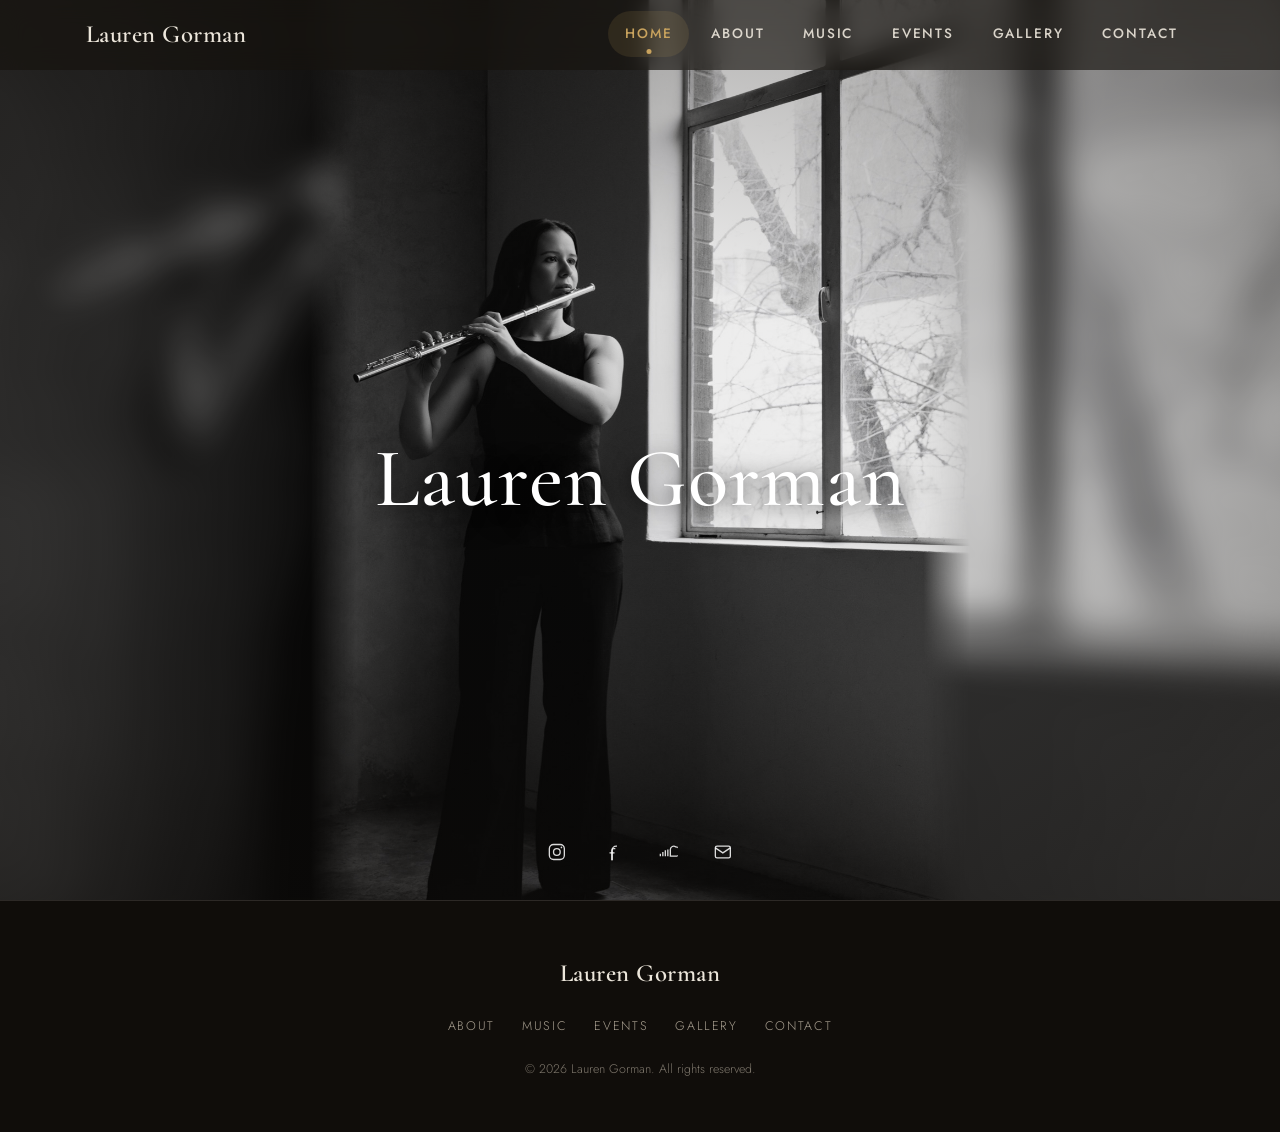
==== commit ad445a56: "Revert "Cassie-style hero: gallery-2 photo, thin geometric name, centered nav" This reverts commit 6" ====
--- a/index.html
+++ b/index.html
@@ -15,7 +15,7 @@
 
   <link rel="preconnect" href="https://fonts.googleapis.com" />
   <link rel="preconnect" href="https://fonts.gstatic.com" crossorigin />
-  <link href="https://fonts.googleapis.com/css2?family=Cormorant+Garamond:ital,wght@0,400;0,500;0,600;1,400&family=Jost:wght@300;400;500&family=Poiret+One&display=swap" rel="stylesheet" />
+  <link href="https://fonts.googleapis.com/css2?family=Cormorant+Garamond:ital,wght@0,400;0,500;0,600;1,400&family=Jost:wght@300;400;500&display=swap" rel="stylesheet" />
 
   <link rel="stylesheet" href="assets/css/style.css" />
 </head>
@@ -41,7 +41,7 @@
 
   <!-- ===== HERO ===== -->
   <section class="hero" id="home">
-    <img class="hero-image" src="assets/img/gallery-2.jpg" alt="Lauren Gorman holding the piccolo" />
+    <img class="hero-image" src="assets/img/cover.jpg" alt="Lauren Gorman with her flute" />
     <div class="hero-content">
       <h1>Lauren Gorman</h1>
     </div>
--- a/assets/css/style.css
+++ b/assets/css/style.css
@@ -150,13 +150,14 @@
 .header-inner {
   display: flex;
   align-items: center;
-  justify-content: center;   /* Cassie-style centered nav */
-  position: relative;
+  justify-content: space-between;
 }
 .brand {
-  /* Hidden — the huge hero name is the wordmark on Home;
-     inner pages use the nav "Home" to go back. */
-  display: none;
+  font-family: var(--serif);
+  font-size: 1.55rem;
+  font-weight: 600;
+  letter-spacing: 0.02em;
+  color: var(--text);
 }
 .nav { display: flex; gap: 0.3rem; }
 .nav a {
@@ -199,10 +200,6 @@
 
 .nav-toggle {
   display: none;
-  position: absolute;
-  right: 1.6rem;
-  top: 50%;
-  transform: translateY(-50%);
   flex-direction: column;
   gap: 5px;
   background: none;
@@ -234,21 +231,32 @@
   text-align: center;
   background: var(--bg);
 }
-/* Hero uses gallery-2 (dark plain backdrop) so it sits on the page's
-   dark background seamlessly — no blur trick needed. */
+/* Blurred, zoomed copy of the cover fills the whole hero — makes the
+   letterbox area on either side of the crisp portrait look like a
+   soft extension of the photo, not a separate dark panel. */
+.hero::before {
+  content: "";
+  position: absolute;
+  inset: 0;
+  background: url("../img/cover.jpg") center/cover no-repeat;
+  filter: blur(16px) brightness(0.92);
+  transform: scale(1.08);
+  z-index: 0;
+}
 .hero-image {
   position: absolute;
   top: 50%;
   left: 50%;
-  transform: translate(-50%, -50%);
+  /* scale(1.1) makes Lauren ~10% bigger so she doesn't feel small in the blur zone */
+  transform: translate(-50%, -50%) scale(1.1);
   height: 100%;
   width: auto;
   max-width: 100%;
   max-height: 100%;
   z-index: 1;
-  /* Feather the left/right edges to be safe against any subtle tonal shift */
-  -webkit-mask-image: linear-gradient(to right, transparent 0%, #000 6%, #000 94%, transparent 100%);
-          mask-image: linear-gradient(to right, transparent 0%, #000 6%, #000 94%, transparent 100%);
+  /* Feather the left/right edges into the blurred backdrop */
+  -webkit-mask-image: linear-gradient(to right, transparent 0%, #000 7%, #000 93%, transparent 100%);
+          mask-image: linear-gradient(to right, transparent 0%, #000 7%, #000 93%, transparent 100%);
 }
 .hero::after {
   content: "";
@@ -261,25 +269,22 @@
 .hero-content {
   position: relative;
   z-index: 3;
-  padding: calc(var(--header-h) + 1rem) 1rem 2rem;
-  max-width: none;    /* let the giant name span the viewport */
-  width: 100%;
+  padding: calc(var(--header-h) + 1rem) 1.6rem 2rem;
+  max-width: 640px;   /* keep name comfortably inside the crisp image */
 }
 .hero .eyebrow {
   color: var(--accent);
   margin-bottom: 1.3rem;
 }
 .hero h1 {
-  font-family: "Poiret One", "Josefin Sans", sans-serif;
-  font-weight: 400;
-  font-size: clamp(2.6rem, 13vw, 12rem);
-  line-height: 1;
+  font-family: var(--serif);
+  font-size: clamp(3rem, 6.5vw, 6rem);
+  line-height: 1.02;
   color: #fff;
   margin: 0;
-  letter-spacing: 0.05em;
-  text-transform: uppercase;
-  text-shadow: 0 2px 24px rgba(0, 0, 0, 0.65);
-  white-space: nowrap;
+  letter-spacing: 0.01em;
+  text-shadow: 0 2px 18px rgba(0, 0, 0, 0.55), 0 6px 40px rgba(0, 0, 0, 0.35);
+  white-space: nowrap;   /* Lauren Gorman stays on one line */
 }
 
 /* Social icon row at the bottom of the hero */
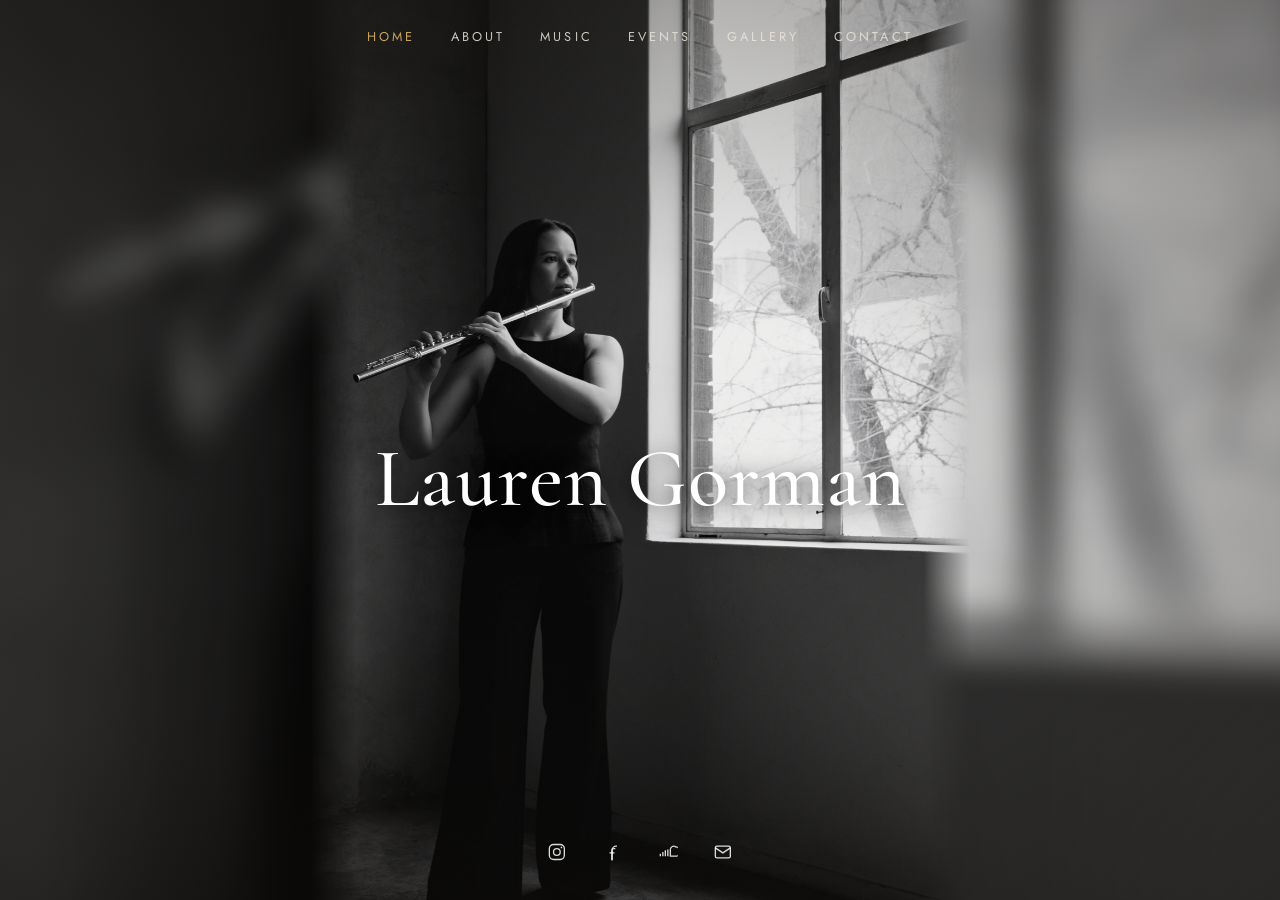
==== commit 9320e661: "Remove the footer nav — the top nav is already there Drop the duplicate wordmark + nav + copyright b" ====
--- a/index.html
+++ b/index.html
@@ -62,21 +62,6 @@
     </div>
   </section>
 
-  <!-- ===== FOOTER ===== -->
-  <footer class="site-footer">
-    <div class="container footer-inner">
-      <span class="brand">Lauren Gorman</span>
-      <nav class="footer-nav" aria-label="Footer">
-        <a href="about.html">About</a>
-        <a href="music.html">Music</a>
-        <a href="events.html">Events</a>
-        <a href="gallery.html">Gallery</a>
-        <a href="contact.html">Contact</a>
-      </nav>
-      <p class="copyright">© <span id="year"></span> Lauren Gorman. All rights reserved.</p>
-    </div>
-  </footer>
-
   <script src="assets/js/main.js"></script>
 </body>
 </html>
--- a/assets/css/style.css
+++ b/assets/css/style.css
@@ -136,70 +136,44 @@
   position: fixed;
   top: 0; left: 0; right: 0;
   z-index: 50;
-  padding: 0.7rem 0;
-  background: rgba(22, 19, 15, 0.65);
-  backdrop-filter: saturate(140%) blur(12px);
-  -webkit-backdrop-filter: saturate(140%) blur(12px);
-  border-bottom: 1px solid transparent;
-  transition: background var(--dur) var(--ease), border-color var(--dur) var(--ease);
-}
-.site-header.scrolled {
-  background: rgba(22, 19, 15, 0.88);
-  border-bottom-color: var(--line);
+  padding: 1.2rem 0;
+  background: transparent;
+  border: 0;
 }
 .header-inner {
   display: flex;
   align-items: center;
-  justify-content: space-between;
+  justify-content: center;   /* centered nav like Cassie */
+  position: relative;
 }
 .brand {
-  font-family: var(--serif);
-  font-size: 1.55rem;
-  font-weight: 600;
-  letter-spacing: 0.02em;
-  color: var(--text);
-}
-.nav { display: flex; gap: 0.3rem; }
+  /* Hidden — Cassie-style; the hero name is the wordmark on Home */
+  display: none;
+}
+.nav { display: flex; gap: 2.2rem; }
 .nav a {
   font-family: var(--sans);
-  font-size: 0.85rem;
-  font-weight: 500;
-  letter-spacing: 0.14em;
+  font-size: 0.8rem;
+  font-weight: 400;
+  letter-spacing: 0.24em;
   text-transform: uppercase;
   color: var(--text);
-  padding: 0.7rem 1.05rem;
-  border-radius: 999px;
-  position: relative;
-  opacity: 0.9;
-  transition: color var(--dur) var(--ease),
-              background var(--dur) var(--ease),
-              opacity var(--dur) var(--ease),
-              transform var(--dur) var(--ease-out);
-}
-.nav a:hover {
-  color: var(--accent);
-  background: rgba(201, 163, 94, 0.10);
+  padding: 0.4rem 0;
+  opacity: 0.85;
+  transition: color var(--dur) var(--ease), opacity var(--dur) var(--ease);
+}
+.nav a:hover,
+.nav a.active {
+  color: var(--accent);
   opacity: 1;
-  transform: translateY(-1px);
-}
-.nav a.active {
-  color: var(--accent);
-  opacity: 1;
-  background: rgba(201, 163, 94, 0.12);
-}
-.nav a.active::before {
-  content: "";
-  position: absolute;
-  left: 50%;
-  bottom: 3px;
-  transform: translateX(-50%);
-  width: 5px; height: 5px;
-  border-radius: 50%;
-  background: var(--accent);
 }
 
 .nav-toggle {
   display: none;
+  position: absolute;
+  right: 1.6rem;
+  top: 50%;
+  transform: translateY(-50%);
   flex-direction: column;
   gap: 5px;
   background: none;
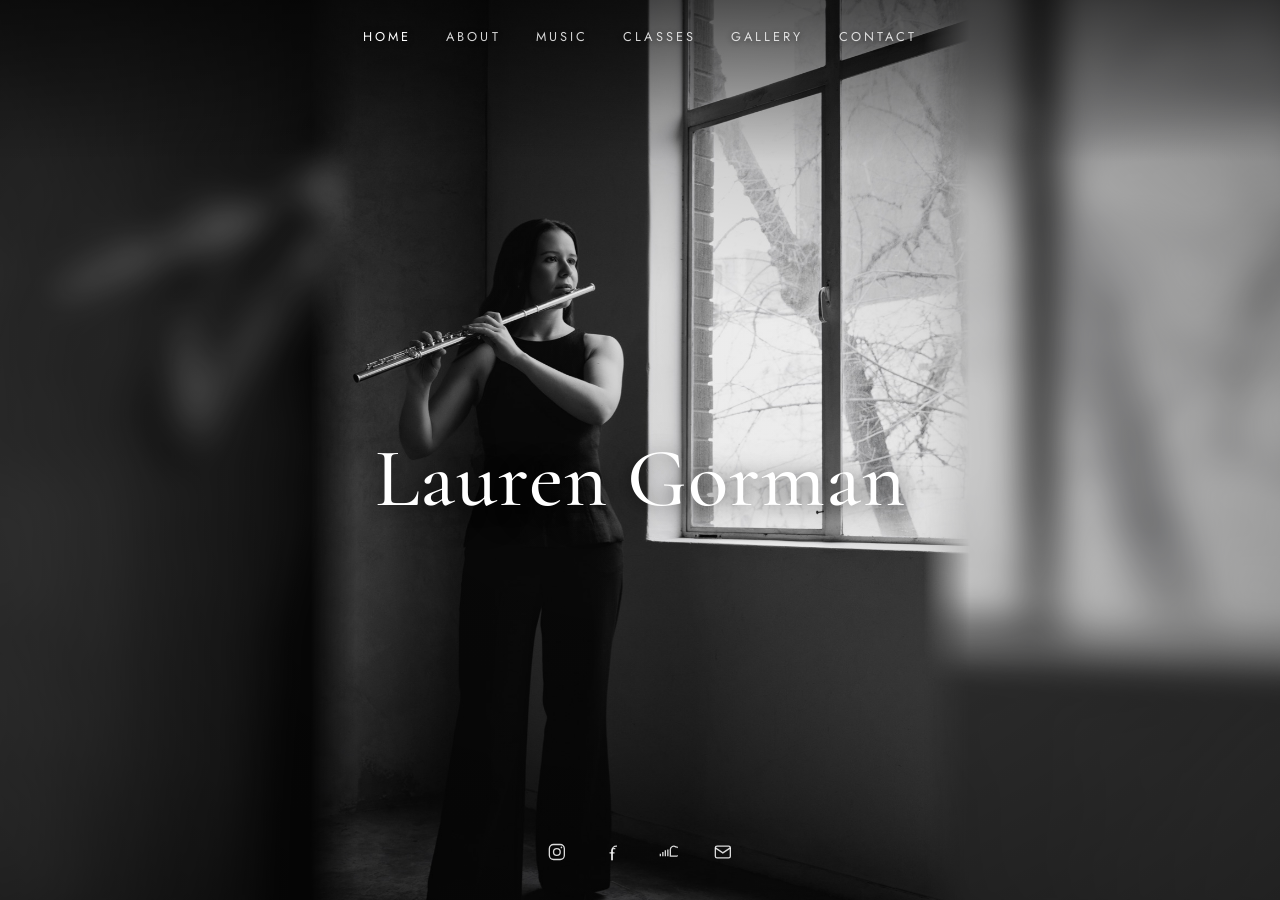
==== commit f92389f4: "Restructure: add Classes page, merge Events into Music, real About bio - New Classes page (classes.h" ====
--- a/index.html
+++ b/index.html
@@ -29,7 +29,7 @@
         <a href="index.html" class="active">Home</a>
         <a href="about.html">About</a>
         <a href="music.html">Music</a>
-        <a href="events.html">Events</a>
+        <a href="classes.html">Classes</a>
         <a href="gallery.html">Gallery</a>
         <a href="contact.html">Contact</a>
       </nav>
--- a/assets/css/style.css
+++ b/assets/css/style.css
@@ -4,18 +4,18 @@
    ========================================================= */
 
 :root {
-  /* Palette */
-  --bg:         #16130f;   /* near-black charcoal        */
-  --bg-alt:     #1c1813;   /* alternating section        */
-  --surface:    #211c16;   /* cards / inputs / raised    */
-  --surface-2:  #2b251d;   /* hover / stronger raised    */
-  --text:       #ece6db;   /* warm off-white             */
-  --text-2:     #d4cbb8;
-  --muted:      #a89f90;
-  --line:       rgba(236, 230, 219, 0.13);
-  --line-2:     rgba(236, 230, 219, 0.22);
-  --accent:     #c9a35e;   /* antique gold               */
-  --accent-dk:  #b08842;
+  /* Palette — monochrome to match the B&W hero */
+  --bg:         #0e0e0e;   /* deep black                 */
+  --bg-alt:     #171717;   /* alternating section        */
+  --surface:    #1e1e1e;   /* cards / inputs / raised    */
+  --surface-2:  #282828;   /* hover / stronger raised    */
+  --text:       #ececec;   /* near-white                 */
+  --text-2:     #cccccc;
+  --muted:      #8a8a8a;
+  --line:       rgba(236, 236, 236, 0.13);
+  --line-2:     rgba(236, 236, 236, 0.22);
+  --accent:     #ffffff;   /* pure white for accents     */
+  --accent-dk:  #cfcfcf;
   --white:      #ffffff;
 
   /* Fonts */
@@ -107,7 +107,7 @@
 
 .btn-primary {
   background: var(--accent);
-  color: #1a1610;
+  color: #000;
   border-color: var(--accent);
 }
 .btn-primary:hover { background: var(--accent-dk); border-color: var(--accent-dk); }
@@ -159,7 +159,8 @@
   text-transform: uppercase;
   color: var(--text);
   padding: 0.4rem 0;
-  opacity: 0.85;
+  opacity: 0.9;
+  text-shadow: 0 1px 6px rgba(0, 0, 0, 0.6);
   transition: color var(--dur) var(--ease), opacity var(--dur) var(--ease);
 }
 .nav a:hover,
@@ -237,8 +238,11 @@
   position: absolute;
   inset: 0;
   z-index: 2;
-  /* Soft vignette on the edges, near-transparent in the middle */
-  background: radial-gradient(ellipse at center, rgba(15,12,9,0.05) 25%, rgba(15,12,9,0.45) 100%);
+  /* Top gradient keeps the nav readable over bright parts of the photo,
+     plus a soft vignette on the edges. */
+  background:
+    linear-gradient(to bottom, rgba(0,0,0,0.55) 0%, rgba(0,0,0,0) 18%),
+    radial-gradient(ellipse at center, rgba(0,0,0,0.05) 25%, rgba(0,0,0,0.45) 100%);
 }
 .hero-content {
   position: relative;
@@ -334,17 +338,23 @@
 
 /* ---------- About ---------- */
 .about-grid {
-  display: grid;
-  grid-template-columns: 1fr 0.85fr;
-  gap: 3.5rem;
-  align-items: center;
+  display: block;
+  max-width: 720px;
+  margin: 0 auto;
+}
+.about-portrait {
+  max-width: 440px;
+  margin: 4rem auto 0;
 }
 .about-portrait img {
   width: 100%;
-  border-radius: var(--radius-lg);
-  box-shadow: var(--shadow);
   aspect-ratio: 3 / 4;
   object-fit: cover;
+  object-position: 50% 30%;
+  filter: grayscale(1) contrast(1.03);
+  /* Soft radial fade so the image edges dissolve into the black background */
+  -webkit-mask-image: radial-gradient(ellipse 90% 90% at 50% 45%, #000 55%, transparent 100%);
+          mask-image: radial-gradient(ellipse 90% 90% at 50% 45%, #000 55%, transparent 100%);
 }
 .about-body h2 { font-size: clamp(2rem, 4vw, 2.6rem); margin-bottom: 1.3rem; }
 .about-body p { font-size: 1.12rem; color: var(--text-2); }
@@ -411,7 +421,7 @@
   transition: background var(--dur) var(--ease);
 }
 .event:first-child { border-top: 1px solid var(--line); }
-.event:hover { background: rgba(201, 163, 94, 0.05); }
+.event:hover { background: rgba(255, 255, 255, 0.05); }
 .event-date {
   display: flex;
   flex-direction: column;
@@ -537,7 +547,7 @@
   outline: none;
   border-color: var(--accent);
   background: var(--surface-2);
-  box-shadow: 0 0 0 3px rgba(201,163,94,0.15);
+  box-shadow: 0 0 0 3px rgba(255,255,255,0.15);
 }
 textarea { resize: vertical; }
 
@@ -640,16 +650,28 @@
 .reveal-stagger.in-view > *:nth-child(5) { transition-delay: 0.41s; }
 .reveal-stagger.in-view > *:nth-child(6) { transition-delay: 0.50s; }
 
-::selection { background: rgba(201, 163, 94, 0.28); color: var(--text); }
+::selection { background: rgba(255, 255, 255, 0.28); color: var(--text); }
 
 /* =========================================================
    Responsive
    ========================================================= */
 @media (max-width: 900px) {
-  /* Hero on mobile: image fills the width, so feather the top/bottom edges instead */
+  /* Hero on mobile: single full-screen image (no blurred backdrop) */
+  .hero::before { display: none; }
   .hero-image {
-    -webkit-mask-image: linear-gradient(to bottom, transparent 0%, #000 8%, #000 92%, transparent 100%);
-            mask-image: linear-gradient(to bottom, transparent 0%, #000 8%, #000 92%, transparent 100%);
+    position: absolute;
+    inset: 0;
+    top: 0;
+    left: 0;
+    width: 100%;
+    height: 100%;
+    max-width: none;
+    max-height: none;
+    object-fit: cover;
+    object-position: 30% center;   /* keep Lauren well in frame */
+    transform: none;
+    -webkit-mask-image: none;
+            mask-image: none;
   }
 
   .about-grid,
@@ -676,24 +698,24 @@
     transition: transform 0.4s var(--ease-out);
   }
   .nav.open { transform: translateX(0); }
-  .nav a { font-size: 1rem; opacity: 1; }
+  .nav a { font-size: 1rem; opacity: 1; text-shadow: none; }
   .nav-toggle { display: flex; }
-
-  /* Header always solid on mobile */
-  .site-header { background: rgba(22, 19, 15, 0.9); border-bottom-color: var(--line); }
+  /* Give the hamburger a soft dark backing so it's visible over bright parts of the photo */
+  .nav-toggle span { box-shadow: 0 1px 3px rgba(0, 0, 0, 0.6); }
 }
 
 @media (max-width: 560px) {
-  .section { padding: 4.5rem 0; }
-  .container { padding: 0 1.3rem; }
+  .section { padding: 3rem 0; }
+  .container { padding: 0 1.2rem; }
   .lessons { padding: 2rem 1.5rem; }
 
-  .event { gap: 1.2rem; padding: 1.5rem 0; }
-  .event-date { width: 64px; height: 64px; }
-  .event-date .day { font-size: 1.55rem; }
-  .event-info h3 { font-size: 1.28rem; }
-  .event-meta { font-size: 0.74rem; }
-  .event-info p:last-child { font-size: 0.92rem; }
+  .event { gap: 1rem; padding: 1.3rem 0; align-items: flex-start; }
+  .event-date { width: 58px; height: 58px; }
+  .event-date .day { font-size: 1.4rem; }
+  .event-date .mon { font-size: 0.62rem; }
+  .event-info h3 { font-size: 1.2rem; margin-bottom: 0.3rem; }
+  .event-meta { font-size: 0.7rem; letter-spacing: 0.04em; line-height: 1.5; margin-bottom: 0.35rem; }
+  .event-info p:last-child { font-size: 0.85rem; line-height: 1.5; }
 
   .gallery-grid { grid-template-columns: 1fr 1fr; gap: 0.7rem; }
 
@@ -706,9 +728,11 @@
   .hero h1 { font-size: clamp(2.8rem, 12vw, 3.6rem); line-height: 1.06; }
   .hero .hero-sub { font-size: 0.7rem; letter-spacing: 0.24em; margin-top: 0.9rem; }
 
-  /* Page header mobile */
-  .page-header { padding: calc(var(--header-h) + 2.4rem) 0 2.2rem; }
-  .page-header .sub { font-size: 0.98rem; }
+  /* Page header mobile — tighten so it fits without pushing content way down */
+  .page-header { padding: calc(var(--header-h) + 1.6rem) 0 1.8rem; }
+  .page-header h1 { font-size: clamp(1.9rem, 8.5vw, 2.6rem); line-height: 1.15; }
+  .page-header .eyebrow { margin-bottom: 0.6rem; font-size: 0.66rem; letter-spacing: 0.28em; }
+  .page-header .sub { font-size: 0.95rem; margin-top: 0.7rem; }
 }
 
 /* Reduced motion */
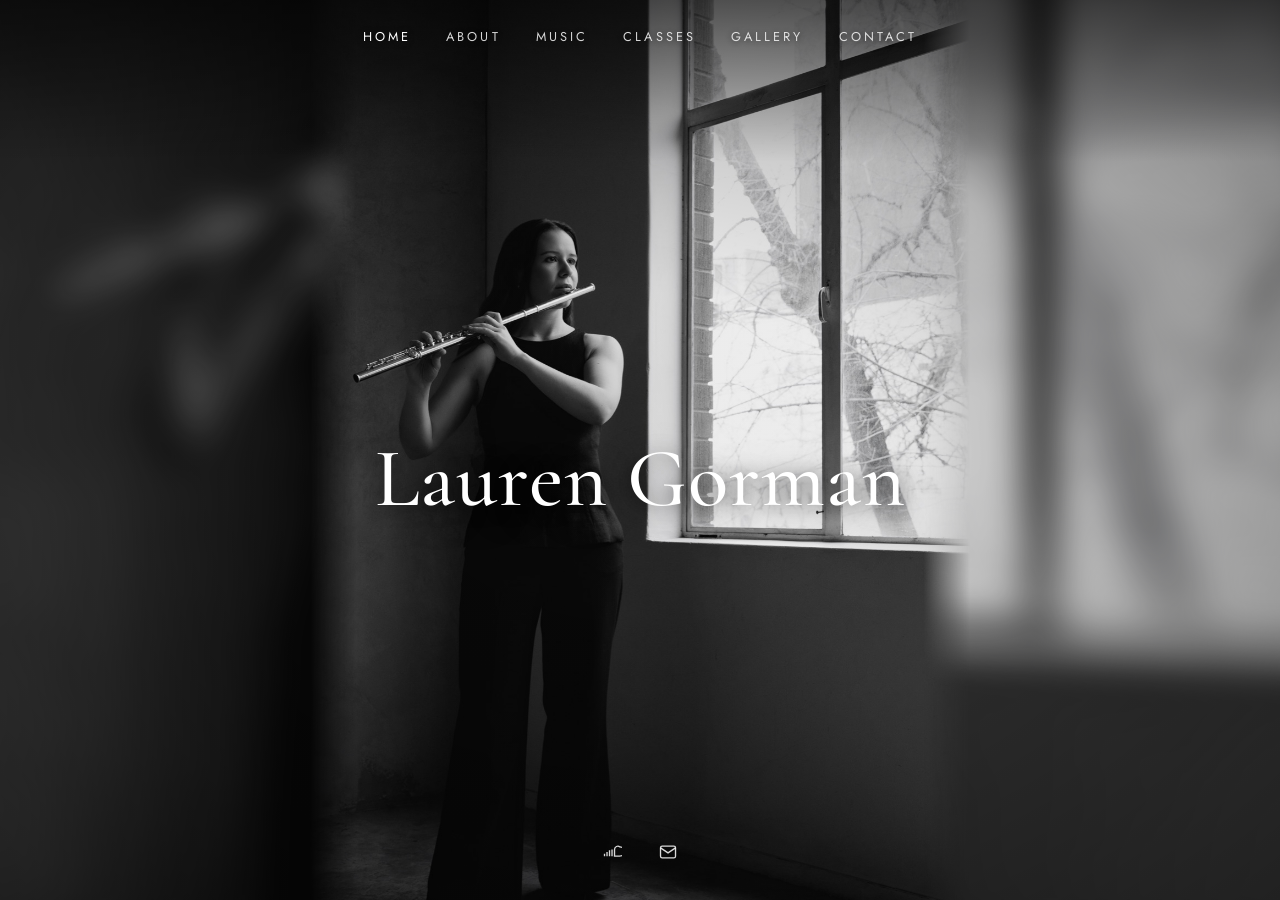
==== commit de917a46: "Remove Instagram and Facebook icons — keep SoundCloud + Email only Co-Authored-By: Claude Opus 4.7 <" ====
--- a/index.html
+++ b/index.html
@@ -46,14 +46,7 @@
       <h1>Lauren Gorman</h1>
     </div>
     <div class="hero-social" aria-label="Social links">
-      <!-- TODO: replace # with real profile links -->
-      <a href="#" aria-label="Instagram" target="_blank" rel="noopener">
-        <svg viewBox="0 0 24 24" width="20" height="20" fill="none" stroke="currentColor" stroke-width="1.6"><rect x="3" y="3" width="18" height="18" rx="5"/><circle cx="12" cy="12" r="4"/><circle cx="17.5" cy="6.5" r="1" fill="currentColor" stroke="none"/></svg>
-      </a>
-      <a href="#" aria-label="Facebook" target="_blank" rel="noopener">
-        <svg viewBox="0 0 24 24" width="20" height="20" fill="none" stroke="currentColor" stroke-width="1.6"><path d="M15 8h-2a2 2 0 0 0-2 2v12"/><path d="M8 13h6"/><path d="M11 22V10a5 5 0 0 1 5-5h1"/></svg>
-      </a>
-      <a href="https://soundcloud.com/lauren-gorman" aria-label="SoundCloud" target="_blank" rel="noopener">
+      <a href="https://soundcloud.com/lauren-gorman-1" aria-label="SoundCloud" target="_blank" rel="noopener">
         <svg viewBox="0 0 24 24" width="20" height="20" fill="none" stroke="currentColor" stroke-width="1.6"><path d="M3 14v3M6 12v5M9 10v7M12 9v8"/><path d="M15 17V9a4 4 0 0 1 6.5-3.1A3 3 0 0 1 21 17z"/></svg>
       </a>
       <a href="mailto:Contact@laurengorman.com" aria-label="Email">
